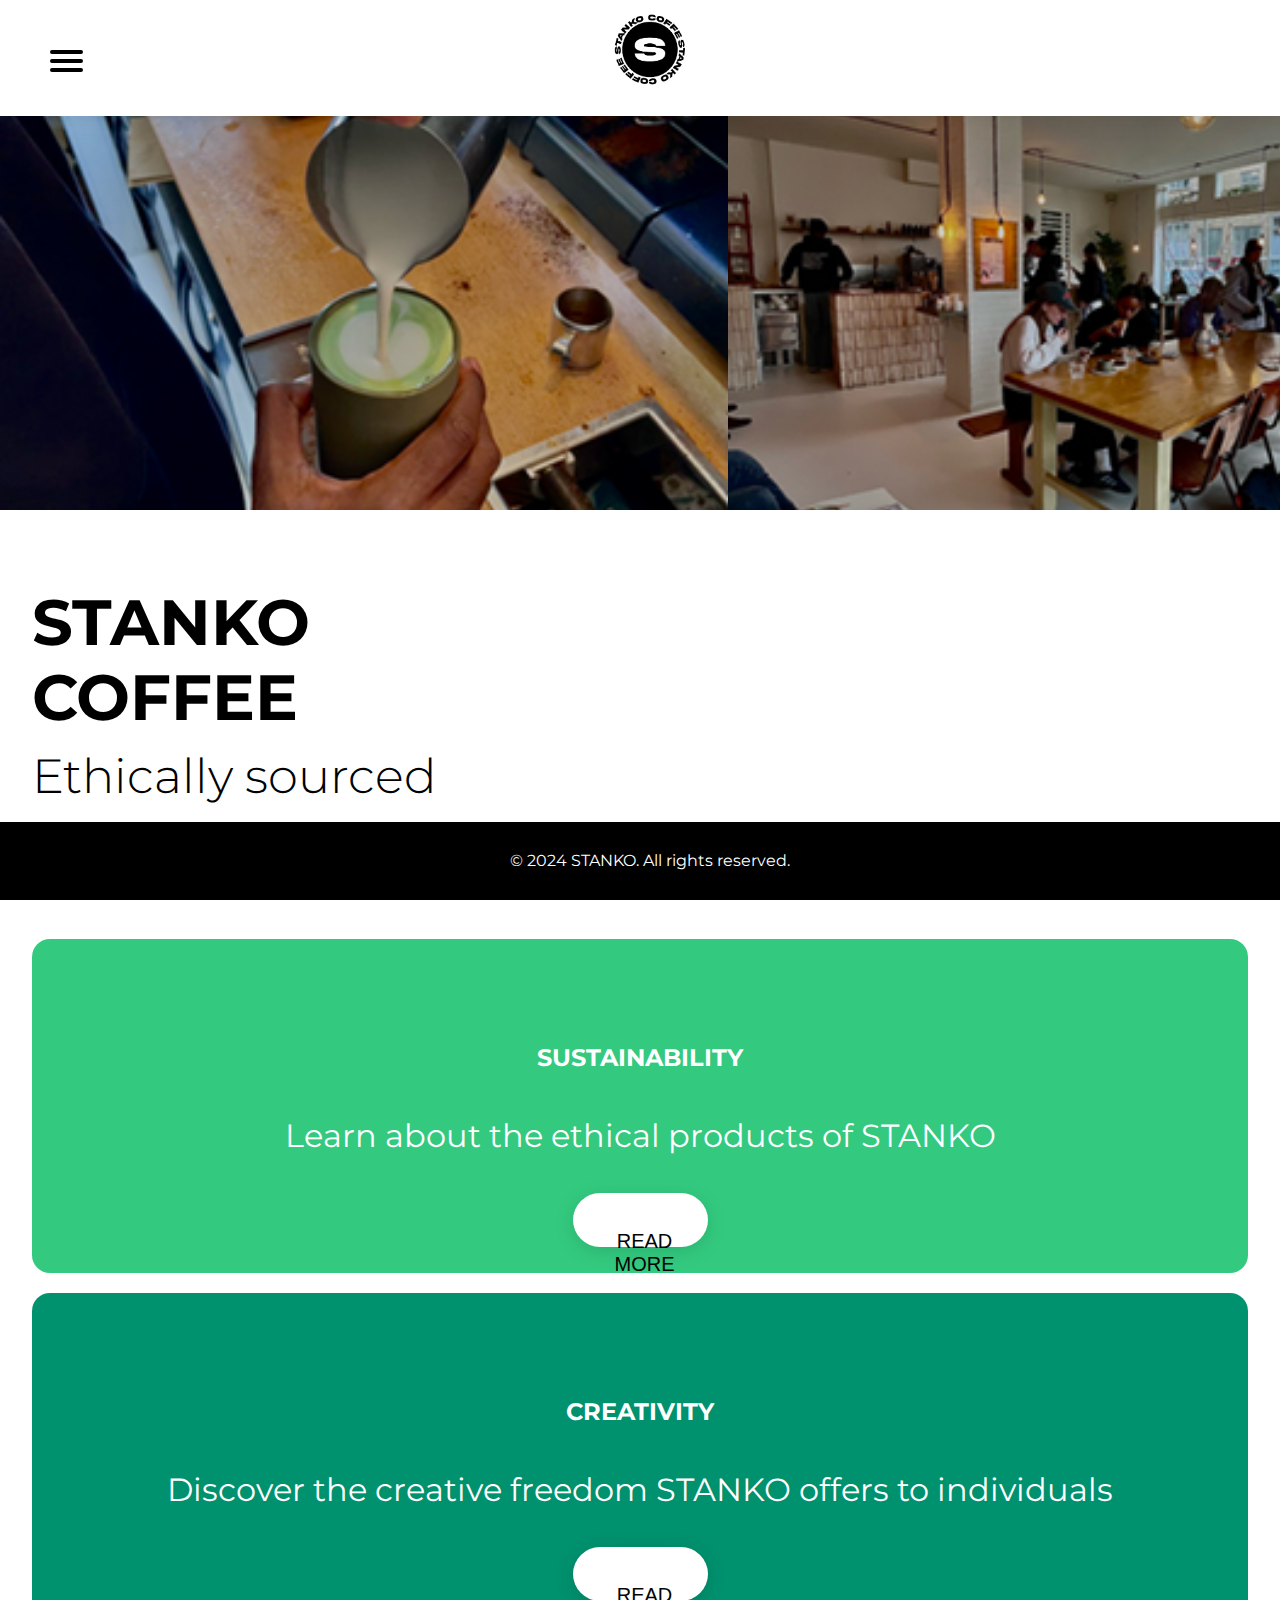
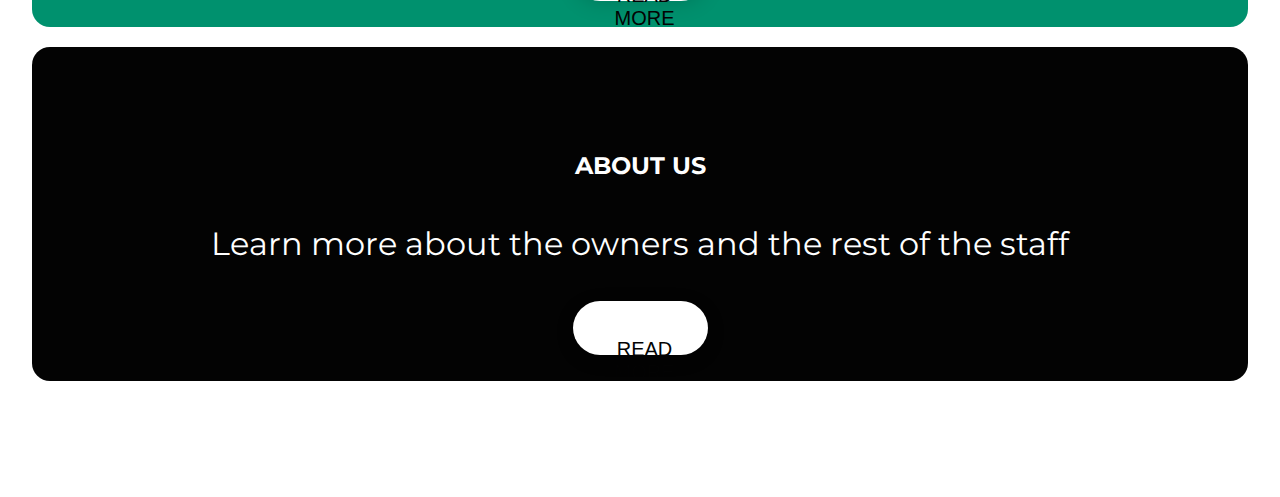
==== index.html @ 26d5ce6b "Add files via upload" ====
<!DOCTYPE html>
<html lang="en">
<head>
    <meta charset="UTF-8">
    <meta name="viewport" content="width=device-width, initial-scale=1.0">
    <link rel="stylesheet" href="style.css">
    <link href="https://fonts.googleapis.com/css2?family=Montserrat:wght@300;700&display=swap" rel="stylesheet">
    <title>STANKO COFFEE</title>
</head>
<body>
    <header>
        <nav>
            <div id="menuToggle">
                <input type="checkbox" />
    
                <span></span>
                <span></span>
                <span></span>

                <ul id="menu">
                    <li><img class="logo-wit" src="img/logo-stanko_wit-02.png" alt="Stanko Coffee Logo"></li>
                    <li><a href="sustainability.html">SUSTAINABILITY</a></li>
                    <li><a href="creativity.html">CREATIVITY</a></li>
                    <li><a href="about.html">ABOUT</a></li>
                    <li><a href="contact.html">CONTACT</a></li>
                </ul>
            </div>
            <a href="index.html"><img class="logo-zwart" src="img/logo-stanko.png" alt="Stanko Coffee Logo"></a>
        </nav>
    </header>

    <div id="slideshow">
        <div class="slide-wrapper">
            <div class="slide"></div>
            <div class="slide"></div>
            <div class="slide"></div>
            <div class="slide"></div>
        </div>
    </div>
 
    <main>
      <h1>STANKO<br>COFFEE</h1>
      <h3>Ethically sourced <br> For the culture</h3>

        <div class="cards-wrapper">
            <section class="card-1">
                <article class="card-content">
                    <h2>SUSTAINABILITY</h2>
                    <p class="card-text">Learn about the ethical products of STANKO</p>
                    <button class="card-button"><a href="#" class="card-link">READ MORE</a></button>
                </article>
            </section>

            <section class="card-2">
                <article class="card-content">
                    <h2>CREATIVITY</h2>
                    <p class="card-text">Discover the creative freedom STANKO offers to individuals</p>
                    <button class="card-button"><a href="#" class="card-link">READ MORE</a></button>
                </article>
            </section>


            <section class="card-3">
              <article class="card-content">
                  <h2>ABOUT US</h2>
                  <p class="card-text">Learn more about the owners and the rest of the staff</p>
                  <button class="card-button"><a href="#" class="card-link">READ MORE</a></button>
              </article>
          </section>

        </div>
    </main>

    <footer>
        <p>&copy; 2024 STANKO. All rights reserved.</p>
    </footer>

    <script src="./script.js"></script>
</body>
</html>
---- style.css ----
body {
    margin: 0;
    font-family: "Montserrat";
    line-height: 1.6;
}

header {
    background-color: #ffffff;
    box-shadow: 0px 4px 31px -12px rgba(0, 0, 0, 0.25);
    padding: 0.625em; /* 10px */
    height: 6em;
    position: fixed;
    width: 100%;
    top: 0;
    z-index: 900;
    display: block;
    justify-content:inherit;
}

.logo-wit{
  display: block;
  width: 7em;
}

.logo-zwart{
  display: block;
  width: 5em;
  margin: auto;
}

a{
  text-decoration: none;
}

main {
  padding: 2em 2em 6em 2em;
}

h1{
  font-size: 4em;
  line-height: 75px;
}

h3{
  font-size: 3em;
  text-align: left;
  font-weight: 300;
  margin-top: -40px;

}

span{
  font-size: 3em;
  font-weight: 700;
}

#slideshow {
  overflow:hidden;
  height: 510px;
  width: 100%;
  margin: 0 auto;
  position:inherit;
}

.slide-wrapper {
  width: 2912px;
  animation: slide 18s ease infinite;
}

.slide {
  float: left;
  height: 510px;
  width: 728px;
}

.slide:nth-child(1) {
  background-image: url("img/matcha.jpg");
  background-repeat: no-repeat;
  background-size: cover;
}

.slide:nth-child(2) {
  background-image: url("img/overview.jpg");
  background-repeat: no-repeat;
  background-size: cover;
}

.slide:nth-child(3) {
  background-image: url("img/side.jpg");
  background-repeat: no-repeat;
  background-size: cover;
}

.slide:nth-child(4) {
  background-image: url("img/shawn.jpg");
  background-repeat: no-repeat;
  background-size: cover;
}

@keyframes slide {
  20% {margin-left: 0px;}
  30% {margin-left: -728px;}
  50% {margin-left: -728px;}
  60% {margin-left: -1456px;}
  70% {margin-left: -1456px;}
  80% {margin-left: -2184px;}
}

.cardswrapper {
  display: flex;
  flex-wrap: wrap;
  justify-content:space-between;
}

.card-text{
  text-align: center;
  color: #ffffff;
  font-size: 2em;
}

h2{
  text-align: center;
  padding-top: 2em;
  color: #ffffff;
}

.card-1{
  flex: 0 0 48%; /* 2% gap between cards */
  margin-bottom: 1.25em; /* 20px */
  padding: 2em;
  background-color: #33CA7F;
  height: 30vh;
  border-radius: 18px; /*waarden omzetten in relative units*/
}

.card-2 {
  flex: 0 0 48%; /* 2% gap between cards */
  margin-bottom: 1.25em; /* 20px */
  padding: 2em;
  background-color: #00916E;
  height: 30vh;
  border-radius: 18px;
}

.card-3 {
  flex: 0 0 48%; /* 2% gap between cards */
  margin-bottom: 1.25em; /* 20px */
  padding: 2em;
  background-color: #030303;
  height: 30vh;
  border-radius: 18px;
}

.card-button{
  background-color: #ffffff;
  border: #ffffff;
  box-shadow: 0px 4px 21px -3px rgba(0, 0, 0, 0.17);
  display: flex;
  flex-wrap: wrap;
  height: 6vh;
  width: 15vh;
  margin: 0 auto;
  border-radius: 14vh;
}

.card-link{
  color: #030303;
  padding: 1.8em;
  font-size: 1.5em;
  margin: 0 auto;
  font-weight:400;
}

#menuToggle
{
  display: block;
  position: fixed;
  top: 50px;
  left: 50px;
  z-index: 1;

}

#menuToggle a
{
  text-decoration: none;
  color: #ffffff;
  font-weight: bold;
  
  transition: color 0.3s ease;
}

#menuToggle input
{
  display: block;
  width: 40px;
  height: 32px;
  position: absolute;
  top: -7px;
  left: -5px;
  
  cursor: pointer;
  
  opacity: 0;
  z-index: 2; 
}


#menuToggle span{
  display: block;
  width: 33px;
  height: 4px;
  margin-bottom: 5px;
  position: relative;
  background: black;
  border-radius: 3px;
  z-index: 1;
  transform-origin: 4px 0px;
  transition: transform 0.5s cubic-bezier(0.77,0.2,0.05,1.0),
              background 0.5s cubic-bezier(0.77,0.2,0.05,1.0),
              opacity 0.55s ease;
}

#menuToggle span:first-child
{
  transform-origin: 0% 0%;
}

#menuToggle span:nth-last-child(2)
{
  transform-origin: 0% 100%;
}


#menuToggle input:checked ~ span
{
  opacity: 1;
  transform: rotate(45deg) translate(-2px, -1px);
  background: #ffffff;
}


#menuToggle input:checked ~ span:nth-last-child(3)
{
  opacity: 0;
  transform: rotate(0deg) scale(0.2, 0.2);
}


#menuToggle input:checked ~ span:nth-last-child(2)
{
  transform: rotate(-45deg) translate(0, -1px);
}


#menu{
  position: absolute;
  width: 400px;
  height: 85vh;
  margin: -100px 0 0 -50px;
  padding: 50px;
  padding-top: 125px;
  background: black;
  list-style-type: none;
  
  
  transform-origin: 0% 0%;
  transform: translate(-100%, 0);
  
  transition: transform 0.5s cubic-bezier(0.77,0.2,0.05,1.0);
}

#menu li
{
  padding: 10px 0;
  font-size: 22px;
}


#menuToggle input:checked ~ ul
{
  transform: none;
}

footer {
    background-color: black;
    color: white;
    padding: 0.625em; /* 10px */
    text-align: center;
    position: fixed;
    width: 100%;
    bottom: 0;
}

@media (max-width: 48em) { /* 768px */

    nav a {
        display: block;
        padding: 0.625em 0; /* 10px */
    }


    .cards {
        flex-direction: column;
    }

    .card {
        flex: 0 0 100%;
    }
}
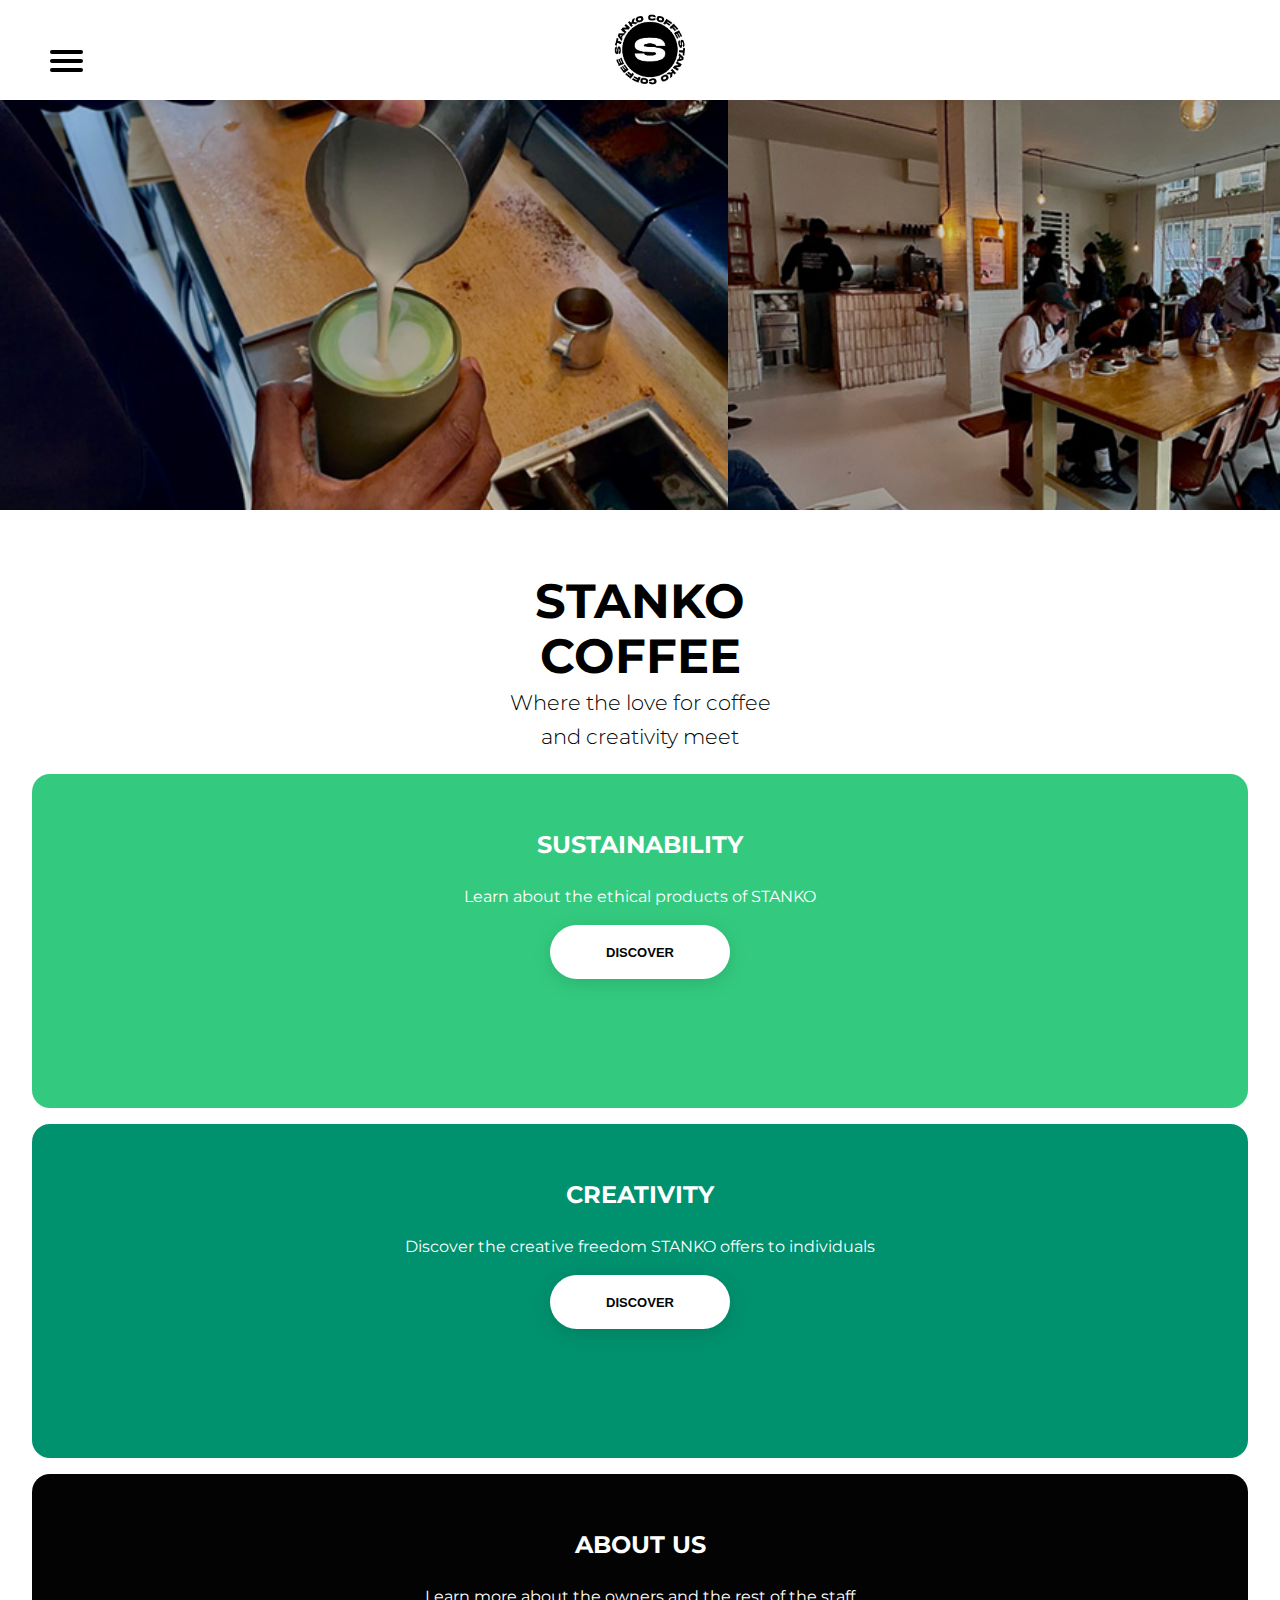
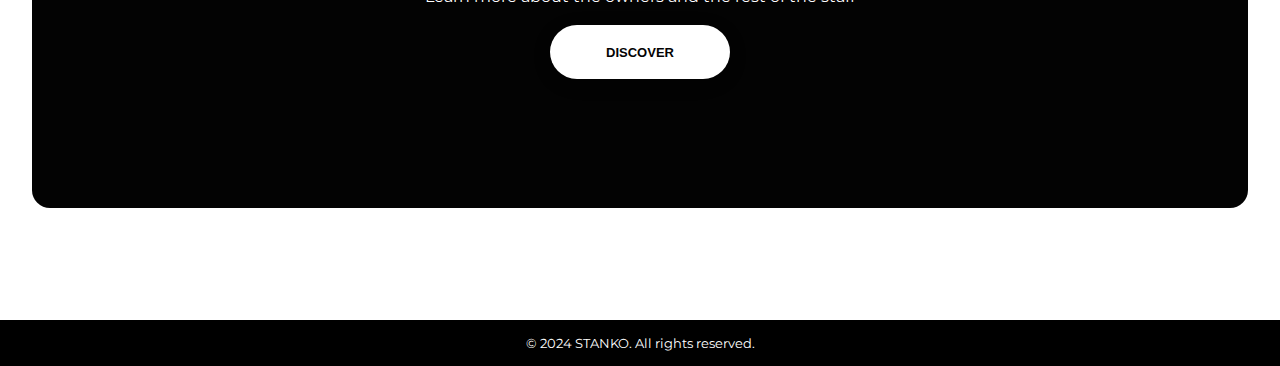
==== commit 95bc10ee: "Add files via upload" ====
--- a/index.html
+++ b/index.html
@@ -1,80 +1,90 @@
 <!DOCTYPE html>
 <html lang="en">
 <head>
-    <meta charset="UTF-8">
-    <meta name="viewport" content="width=device-width, initial-scale=1.0">
-    <link rel="stylesheet" href="style.css">
-    <link href="https://fonts.googleapis.com/css2?family=Montserrat:wght@300;700&display=swap" rel="stylesheet">
-    <title>STANKO COFFEE</title>
+  <meta charset="UTF-8">
+  <meta name="viewport" content="width=device-width, initial-scale=1.0">
+  <link rel="stylesheet" href="style.css">
+  <link href="https://fonts.googleapis.com/css2?family=Montserrat:wght@300;700&display=swap" rel="stylesheet">
+  <title>STANKO COFFEE</title>
 </head>
 <body>
-    <header>
-        <nav>
-            <div id="menuToggle">
-                <input type="checkbox" />
-    
-                <span></span>
-                <span></span>
-                <span></span>
+  <header>
+    <nav>
+      <div id="menuToggle">
+        <input type="checkbox">
 
-                <ul id="menu">
-                    <li><img class="logo-wit" src="img/logo-stanko_wit-02.png" alt="Stanko Coffee Logo"></li>
-                    <li><a href="sustainability.html">SUSTAINABILITY</a></li>
-                    <li><a href="creativity.html">CREATIVITY</a></li>
-                    <li><a href="about.html">ABOUT</a></li>
-                    <li><a href="contact.html">CONTACT</a></li>
-                </ul>
-            </div>
-            <a href="index.html"><img class="logo-zwart" src="img/logo-stanko.png" alt="Stanko Coffee Logo"></a>
-        </nav>
-    </header>
+        <span></span>
+        <span></span>
+        <span></span>
 
-    <div id="slideshow">
-        <div class="slide-wrapper">
-            <div class="slide"></div>
-            <div class="slide"></div>
-            <div class="slide"></div>
-            <div class="slide"></div>
-        </div>
+        <ul id="menu">
+          <li>
+            <img class="logo-wit" src="img/logo-stanko_wit-02.png" alt="Stanko Coffee Logo">
+          </li>
+          <li><a href="sustainability.html">SUSTAINABILITY</a></li>
+          <li><a href="creativity.html">CREATIVITY</a></li>
+          <li><a href="about.html">ABOUT</a></li>
+          <li><a href="visit.html">VISIT US!</a></li>
+        </ul>
+      </div>
+      <a href="index.html">
+        <img class="logo-zwart" src="img/logo-stanko.png" alt="Stanko Coffee Logo">
+      </a>
+    </nav>
+  </header>
+
+  <div id="slideshow">
+    <div class="slide-wrapper">
+      <div class="slide"></div>
+      <div class="slide"></div>
+      <div class="slide"></div>
+      <div class="slide"></div>
     </div>
- 
-    <main>
-      <h1>STANKO<br>COFFEE</h1>
-      <h3>Ethically sourced <br> For the culture</h3>
+  </div>
 
-        <div class="cards-wrapper">
-            <section class="card-1">
-                <article class="card-content">
-                    <h2>SUSTAINABILITY</h2>
-                    <p class="card-text">Learn about the ethical products of STANKO</p>
-                    <button class="card-button"><a href="#" class="card-link">READ MORE</a></button>
-                </article>
-            </section>
+  <main>
+    <h1>STANKO<br>COFFEE</h1>
+    <h3>
+      Where the love for coffee <br>
+      and creativity meet
+    </h3>
 
-            <section class="card-2">
-                <article class="card-content">
-                    <h2>CREATIVITY</h2>
-                    <p class="card-text">Discover the creative freedom STANKO offers to individuals</p>
-                    <button class="card-button"><a href="#" class="card-link">READ MORE</a></button>
-                </article>
-            </section>
+    <div class="cards-wrapper">
+      <section class="card-1">
+        <article class="card-content">
+          <h2>SUSTAINABILITY</h2>
+          <p class="card-text">Learn about the ethical products of STANKO</p>
+          <button class="card-button card-button-text" onclick="location.href='sustainability.html'">DISCOVER</button>
 
+        </article>
+      </section>
 
-            <section class="card-3">
-              <article class="card-content">
-                  <h2>ABOUT US</h2>
-                  <p class="card-text">Learn more about the owners and the rest of the staff</p>
-                  <button class="card-button"><a href="#" class="card-link">READ MORE</a></button>
-              </article>
-          </section>
+      <section class="card-2">
+        <article class="card-content">
+          <h2>CREATIVITY</h2>
+          <p class="card-text">
+            Discover the creative freedom STANKO offers to individuals
+          </p>
+          <button class="card-button card-button-text" onclick="location.href='sustainability.html'">DISCOVER</button>
 
-        </div>
-    </main>
+        </article>
+      </section>
 
-    <footer>
-        <p>&copy; 2024 STANKO. All rights reserved.</p>
-    </footer>
+      <section class="card-3">
+        <article class="card-content">
+          <h2>ABOUT US</h2>
+          <p class="card-text">
+            Learn more about the owners and the rest of the staff
+          </p>
+          <button class="card-button card-button-text" onclick="location.href='sustainability.html'">DISCOVER</button>
 
-    <script src="./script.js"></script>
+        </article>
+      </section>
+    </div>
+  </main>
+
+  <footer>
+    <p>&copy; 2024 STANKO. All rights reserved.</p>
+  </footer>
 </body>
 </html>
--- a/style.css
+++ b/style.css
@@ -1,34 +1,34 @@
 body {
-    margin: 0;
-    font-family: "Montserrat";
-    line-height: 1.6;
+  margin: 0;
+  font-family: "Montserrat";
+  line-height: 1.6;
 }
 
 header {
-    background-color: #ffffff;
-    box-shadow: 0px 4px 31px -12px rgba(0, 0, 0, 0.25);
-    padding: 0.625em; /* 10px */
-    height: 6em;
-    position: fixed;
-    width: 100%;
-    top: 0;
-    z-index: 900;
-    display: block;
-    justify-content:inherit;
-}
-
-.logo-wit{
+  background-color: #ffffff;
+  box-shadow: 0px 4px 31px -12px rgba(0, 0, 0, 0.25);
+  padding: 0.625em; /* 10px */
+  height: 5em;
+  position: fixed;
+  width: 100%;
+  top: 0;
+  z-index: 900;
+  display: block;
+  justify-content: inherit;
+}
+
+.logo-wit {
   display: block;
   width: 7em;
 }
 
-.logo-zwart{
+.logo-zwart {
   display: block;
   width: 5em;
   margin: auto;
 }
 
-a{
+a {
   text-decoration: none;
 }
 
@@ -36,30 +36,64 @@
   padding: 2em 2em 6em 2em;
 }
 
-h1{
-  font-size: 4em;
-  line-height: 75px;
-}
-
-h3{
+h1 {
   font-size: 3em;
+  line-height: 55px;
+  text-align: center;
+}
+
+.pages-heading {
+  padding-top: 5em;
+  font-size: 1.5em;
   text-align: left;
+  line-height: 35px;
+  padding-bottom: 1em;
+}
+
+.pages-description {
+  font-size: 1em;
+  text-align: left;
+  font-style: italic;
+  padding-bottom: 1em;
+}
+
+.pages-description-contact {
+  font-size: 1em;
+  text-align: left;
+  padding-bottom: 1em;
+}
+
+.kopjes-heading {
+  color: #030303;
+  text-align: left;
+  font-weight: 600;
+}
+
+.italic {
+  font-size: 10px;
+  line-height: normal;
+  font-weight: 200;
+  font-style: italic;
+}
+
+h3 {
+  font-size: 1.3em;
+  text-align: center;
   font-weight: 300;
-  margin-top: -40px;
-
-}
-
-span{
+  margin-top: -30px;
+}
+
+span {
   font-size: 3em;
   font-weight: 700;
 }
 
 #slideshow {
-  overflow:hidden;
+  overflow: hidden;
   height: 510px;
   width: 100%;
   margin: 0 auto;
-  position:inherit;
+  position: inherit;
 }
 
 .slide-wrapper {
@@ -98,115 +132,239 @@
 }
 
 @keyframes slide {
-  20% {margin-left: 0px;}
-  30% {margin-left: -728px;}
-  50% {margin-left: -728px;}
-  60% {margin-left: -1456px;}
-  70% {margin-left: -1456px;}
-  80% {margin-left: -2184px;}
+  20% {
+    margin-left: 0px;
+  }
+  30% {
+    margin-left: -728px;
+  }
+  50% {
+    margin-left: -728px;
+  }
+  60% {
+    margin-left: -1456px;
+  }
+  70% {
+    margin-left: -1456px;
+  }
+  80% {
+    margin-left: -2184px;
+  }
 }
 
 .cardswrapper {
   display: flex;
   flex-wrap: wrap;
-  justify-content:space-between;
-}
-
-.card-text{
+  justify-content: space-between;
+}
+
+.card-text {
   text-align: center;
   color: #ffffff;
-  font-size: 2em;
-}
-
-h2{
-  text-align: center;
-  padding-top: 2em;
+  font-size: 1em;
+}
+
+.card-text-sustainability {
+  text-align: left;
+  color: #030303;
+  font-size: 1em;
+}
+
+h2 {
+  text-align: center;
+  padding-top: 0em;
   color: #ffffff;
 }
 
-.card-1{
-  flex: 0 0 48%; /* 2% gap between cards */
-  margin-bottom: 1.25em; /* 20px */
-  padding: 2em;
-  background-color: #33CA7F;
+.card-1 {
+  flex: 0 0 48%; /* 2% gap between cards */
+  margin-bottom: 1em; /* 20px */
+  padding: 2em;
+  background-color: #33ca7f;
   height: 30vh;
   border-radius: 18px; /*waarden omzetten in relative units*/
 }
 
 .card-2 {
   flex: 0 0 48%; /* 2% gap between cards */
-  margin-bottom: 1.25em; /* 20px */
-  padding: 2em;
-  background-color: #00916E;
+  margin-bottom: 1em; /* 20px */
+  padding: 2em;
+  background-color: #00916e;
   height: 30vh;
   border-radius: 18px;
 }
 
 .card-3 {
   flex: 0 0 48%; /* 2% gap between cards */
-  margin-bottom: 1.25em; /* 20px */
+  margin-bottom: 1em; /* 20px */
   padding: 2em;
   background-color: #030303;
   height: 30vh;
   border-radius: 18px;
 }
 
-.card-button{
+.card-1-sustainability {
+  flex: 0 0 48%; /* 2% gap between cards */
+  margin-bottom: 1em; /* 20px */
+  padding: 2em;
+  background-color: #ffffff;
+  height: 120vh;
+  border-radius: 18px;
+  box-shadow: 0px 4px 31px -12px rgba(0, 0, 0, 0.25);
+}
+
+.card-2-sustainability {
+  flex: 0 0 48%; /* 2% gap between cards */
+  margin-bottom: 1em; /* 20px */
+  padding: 2em;
+  background-color: #ffffff;
+  height: 75vh;
+  border-radius: 18px;
+  box-shadow: 0px 4px 31px -12px rgba(0, 0, 0, 0.25);
+}
+
+.card-2-creativity {
+  flex: 0 0 48%; /* 2% gap between cards */
+  margin-bottom: 1em; /* 20px */
+  padding: 2em;
+  background-color: #ffffff;
+  height: 80vh;
+  border-radius: 18px;
+  box-shadow: 0px 4px 31px -12px rgba(0, 0, 0, 0.25);
+}
+
+.card-button {
   background-color: #ffffff;
   border: #ffffff;
   box-shadow: 0px 4px 21px -3px rgba(0, 0, 0, 0.17);
   display: flex;
   flex-wrap: wrap;
   height: 6vh;
-  width: 15vh;
+  width: 20vh;
   margin: 0 auto;
   border-radius: 14vh;
 }
 
-.card-link{
+.card-1-kick {
+  flex: 0 0 48%; /* 2% gap between cards */
+  margin-bottom: 1em; /* 20px */
+  padding: 2em;
+  background-color: #ffffff;
+  height: 100vh;
+  border-radius: 18px;
+  box-shadow: 0px 4px 31px -12px rgba(0, 0, 0, 0.25);
+}
+
+.card-2-nicole {
+  flex: 0 0 48%; /* 2% gap between cards */
+  margin-bottom: 1em; /* 20px */
+  padding: 2em;
+  background-color: #ffffff;
+  height: 66vh;
+  border-radius: 18px;
+  box-shadow: 0px 4px 31px -12px rgba(0, 0, 0, 0.25);
+}
+
+.card-3-shawn {
+  flex: 0 0 48%; /* 2% gap between cards */
+  margin-bottom: 1em; /* 20px */
+  padding: 2em;
+  background-color: #ffffff;
+  height: 50vh;
+  border-radius: 18px;
+  box-shadow: 0px 4px 31px -12px rgba(0, 0, 0, 0.25);
+}
+
+.card-4-jelle {
+  flex: 0 0 48%; /* 2% gap between cards */
+  margin-bottom: 1em; /* 20px */
+  padding: 2em;
+  background-color: #ffffff;
+  height: 40vh;
+  border-radius: 18px;
+  box-shadow: 0px 4px 31px -12px rgba(0, 0, 0, 0.25);
+}
+
+.card-5-mike {
+  flex: 0 0 48%; /* 2% gap between cards */
+  margin-bottom: 1em; /* 20px */
+  padding: 2em;
+  background-color: #ffffff;
+  height: 35vh;
+  border-radius: 18px;
+  box-shadow: 0px 4px 31px -12px rgba(0, 0, 0, 0.25);
+}
+
+.card-6-dimitri {
+  flex: 0 0 48%; /* 2% gap between cards */
+  margin-bottom: 1em; /* 20px */
+  padding: 2em;
+  background-color: #ffffff;
+  height: 60vh;
+  border-radius: 18px;
+  box-shadow: 0px 4px 31px -12px rgba(0, 0, 0, 0.25);
+}
+
+.card-button-text {
   color: #030303;
-  padding: 1.8em;
-  font-size: 1.5em;
+  text-align: center;
+  display: block;
+  font-size: 13px;
   margin: 0 auto;
-  font-weight:400;
-}
-
-#menuToggle
-{
+  font-weight: 600;
+}
+
+.icons{
+  width: 2em;
+}
+
+
+.map {
+  display: block;
+  margin: 0 auto;
+  border-radius: 18px;
+  padding-top: 3em;
+}
+.card-text-contact {
+  color: #030303;
+}
+
+.card-text-contact-bold {
+  color: #030303;
+  font-weight: 600;
+}
+
+#menuToggle {
   display: block;
   position: fixed;
   top: 50px;
   left: 50px;
   z-index: 1;
-
-}
-
-#menuToggle a
-{
+}
+
+#menuToggle a {
   text-decoration: none;
   color: #ffffff;
   font-weight: bold;
-  
+
   transition: color 0.3s ease;
 }
 
-#menuToggle input
-{
+#menuToggle input {
   display: block;
   width: 40px;
   height: 32px;
   position: absolute;
   top: -7px;
   left: -5px;
-  
+
   cursor: pointer;
-  
+
   opacity: 0;
-  z-index: 2; 
-}
-
-
-#menuToggle span{
+  z-index: 2;
+}
+
+#menuToggle span {
   display: block;
   width: 33px;
   height: 4px;
@@ -216,44 +374,34 @@
   border-radius: 3px;
   z-index: 1;
   transform-origin: 4px 0px;
-  transition: transform 0.5s cubic-bezier(0.77,0.2,0.05,1.0),
-              background 0.5s cubic-bezier(0.77,0.2,0.05,1.0),
-              opacity 0.55s ease;
-}
-
-#menuToggle span:first-child
-{
+  transition: transform 0.5s cubic-bezier(0.77, 0.2, 0.05, 1),
+    background 0.5s cubic-bezier(0.77, 0.2, 0.05, 1), opacity 0.55s ease;
+}
+
+#menuToggle span:first-child {
   transform-origin: 0% 0%;
 }
 
-#menuToggle span:nth-last-child(2)
-{
+#menuToggle span:nth-last-child(2) {
   transform-origin: 0% 100%;
 }
 
-
-#menuToggle input:checked ~ span
-{
+#menuToggle input:checked ~ span {
   opacity: 1;
   transform: rotate(45deg) translate(-2px, -1px);
   background: #ffffff;
 }
 
-
-#menuToggle input:checked ~ span:nth-last-child(3)
-{
+#menuToggle input:checked ~ span:nth-last-child(3) {
   opacity: 0;
   transform: rotate(0deg) scale(0.2, 0.2);
 }
 
-
-#menuToggle input:checked ~ span:nth-last-child(2)
-{
+#menuToggle input:checked ~ span:nth-last-child(2) {
   transform: rotate(-45deg) translate(0, -1px);
 }
 
-
-#menu{
+#menu {
   position: absolute;
   width: 400px;
   height: 85vh;
@@ -262,49 +410,46 @@
   padding-top: 125px;
   background: black;
   list-style-type: none;
-  
-  
+
   transform-origin: 0% 0%;
   transform: translate(-100%, 0);
-  
-  transition: transform 0.5s cubic-bezier(0.77,0.2,0.05,1.0);
-}
-
-#menu li
-{
+
+  transition: transform 0.5s cubic-bezier(0.77, 0.2, 0.05, 1);
+}
+
+#menu li {
   padding: 10px 0;
   font-size: 22px;
 }
 
-
-#menuToggle input:checked ~ ul
-{
+#menuToggle input:checked ~ ul {
   transform: none;
 }
 
 footer {
-    background-color: black;
-    color: white;
-    padding: 0.625em; /* 10px */
-    text-align: center;
-    position: fixed;
-    width: 100%;
-    bottom: 0;
-}
-
-@media (max-width: 48em) { /* 768px */
-
-    nav a {
-        display: block;
-        padding: 0.625em 0; /* 10px */
-    }
-
-
-    .cards {
-        flex-direction: column;
-    }
-
-    .card {
-        flex: 0 0 100%;
-    }
-}+  background-color: black;
+  color: white;
+  text-align: center;
+  font-size: 13px;
+  display: flex;
+  flex-direction: column;
+  width: 100%;
+  bottom: 0;
+}
+
+@media (max-width: 23.4em) {
+  /* 375px */
+
+  nav a {
+    display: block;
+    padding: 0.625em 0; /* 10px */
+  }
+
+  .cards {
+    flex-direction: column;
+  }
+
+  .card {
+    flex: 0 0 100%;
+  }
+}
